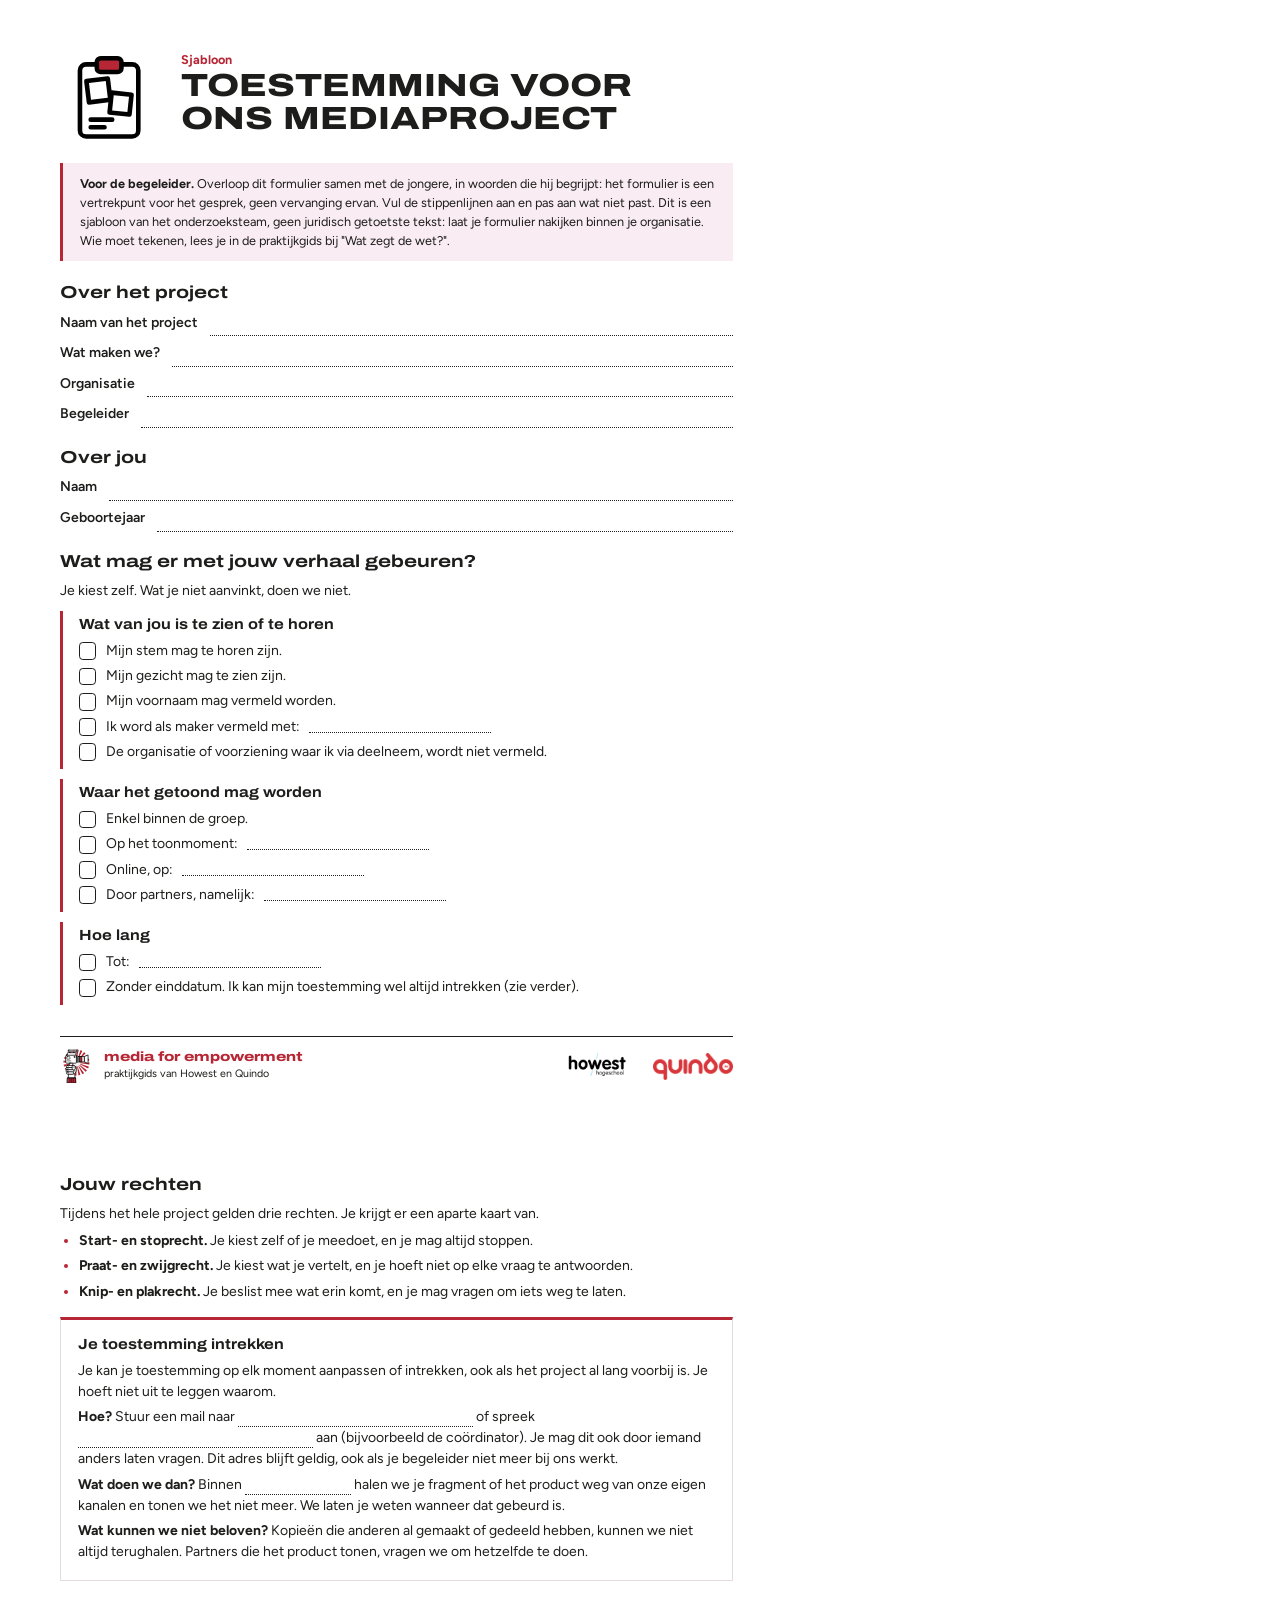
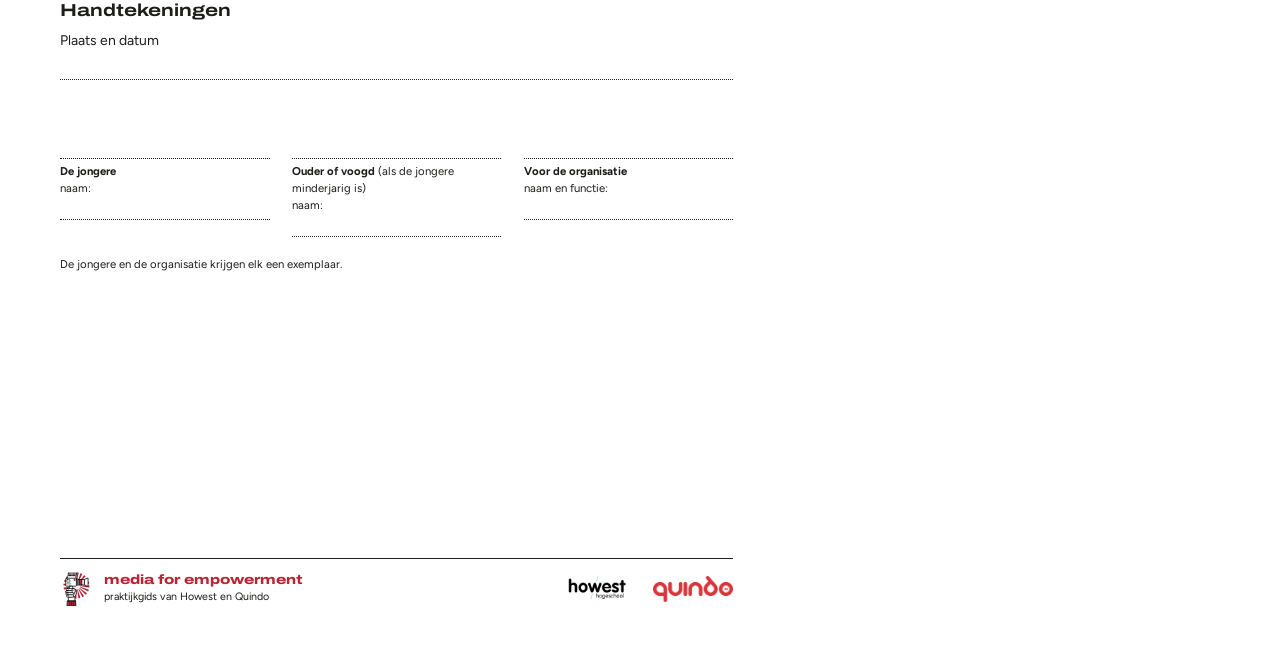
==== hulpmiddelen/downloads-bron/toestemmingsformulier.html @ c6f4b91e "Add files via upload" ====
<!DOCTYPE html>
<!-- Bronbestand voor een download van de praktijkgids. Pas de tekst hieronder aan en maak opnieuw een PDF: open dit bestand in Chrome of Edge, kies Afdrukken, Opslaan als PDF, papier A4, marges Geen, en vink Achtergrondafbeeldingen aan. -->
<html lang="nl"><head><meta charset="utf-8"><title>Sjabloon toestemmingsformulier</title><style>
@font-face{font-family:"Archivo";src:url("fonts/archivo-latin-wdth-normal.woff2") format("woff2");font-weight:100 900;font-stretch:62% 125%}
@font-face{font-family:"Figtree";src:url("fonts/figtree-latin-400-normal.woff2");font-weight:400}
@font-face{font-family:"Figtree";src:url("fonts/figtree-latin-600-normal.woff2");font-weight:600}
@font-face{font-family:"Figtree";src:url("fonts/figtree-latin-700-normal.woff2");font-weight:700}
@page{size:A4;margin:0}
.page{width:210mm;height:297mm;padding:13mm 16mm 0;position:relative;overflow:hidden;break-after:page}
.page:last-child{break-after:auto}
:root{--rood:#b72634;--inkt:#1d1d1b;--lijn:#e4dbe2;--zacht:#f9edf3}
*{box-sizing:border-box}
body{margin:0;font-family:"Figtree",Arial,sans-serif;font-size:10.5pt;line-height:1.5;color:var(--inkt)}
h1{font-family:"Archivo",Arial,sans-serif;font-stretch:125%;font-weight:800;text-transform:uppercase;font-size:24pt;line-height:1.02;margin:0 0 3mm}
h2{font-family:"Archivo",Arial,sans-serif;font-stretch:125%;font-weight:700;font-size:13pt;margin:4.5mm 0 1.5mm}
h3{font-family:"Archivo",Arial,sans-serif;font-stretch:112%;font-weight:700;font-size:11pt;margin:0 0 1mm}
p{margin:1.2mm 0}
.kind{font-weight:700;color:var(--rood);font-size:9.5pt}
.kop{display:flex;align-items:center;gap:6mm;margin-bottom:4mm}
.kop .ico{width:26mm;height:26mm;flex:none}
.kop .ico svg{width:100%;height:100%}
.lead{font-size:11.5pt;line-height:1.45}
.lijn{display:block;border-bottom:1.2px dotted #1d1d1b;height:6.5mm}
.veld{display:flex;align-items:flex-end;gap:3mm;margin:1.5mm 0}
.veld b{flex:none;font-weight:600;padding-bottom:1mm}
.veld .lijn{flex:1}
.kader{border:1px solid var(--lijn);border-top:3px solid var(--rood);background:#fff;padding:3.5mm 4.5mm;margin:4mm 0;break-inside:avoid}
.zacht{background:var(--zacht);border:0;border-left:3px solid var(--rood);padding:3mm 4.5mm;margin:3mm 0 5mm;font-size:9.5pt}
.wv{border-left:3px solid var(--rood);padding:.5mm 0 .5mm 4mm;margin:2.5mm 0;break-inside:avoid}
.vink{list-style:none;padding:0;margin:1.5mm 0}
.vink li{display:flex;gap:2.5mm;align-items:flex-start;margin:1.1mm 0}
.vink li::before{content:"";flex:none;width:4.2mm;height:4.2mm;border:1.4px solid var(--inkt);border-radius:1mm;margin-top:.6mm}
.vink .lijn{display:inline-block;height:4.5mm;min-width:48mm;vertical-align:bottom}
.teken{display:grid;grid-template-columns:1fr 1fr 1fr;gap:6mm;margin-top:3mm}
.teken div{border-top:0}
.teken .vak{height:18mm;border-bottom:1.2px dotted var(--inkt)}
.teken small{display:block;font-size:8.5pt;margin-top:1mm}
.klein{font-size:8.5pt}
.bol{margin:1.5mm 0;padding-left:5mm}
.bol li{margin:1.2mm 0}
.bol li::marker{color:var(--rood)}
.lijn.in{display:inline-block;height:5mm;min-width:62mm;vertical-align:bottom}
.lijn.in.kort{min-width:28mm}
.rood{color:var(--rood)}
footer{position:absolute;left:16mm;right:16mm;bottom:9mm;height:14mm;display:flex;align-items:center;justify-content:space-between;border-top:1px solid var(--inkt);padding-top:2mm;font-size:8pt}
footer .merk{display:flex;align-items:center;gap:2.5mm}
footer .merk svg{width:9mm;height:9mm}
footer .merk b{font-family:"Archivo",Arial,sans-serif;font-stretch:125%;font-weight:800;color:var(--rood);text-transform:lowercase;font-size:10pt;line-height:1}
footer .logos{display:flex;align-items:center;gap:5mm}
footer .logos img{display:block;height:7mm;width:auto}
footer .logos img.how{height:10mm}

</style></head><body><section class="page"><div class="inhoud">
<div class="kop"><div class="ico"><svg viewBox="0 0 64 64" xmlns="http://www.w3.org/2000/svg" stroke="#000" stroke-width="3" stroke-linecap="round" stroke-linejoin="round" xmlns:c2pa="http://c2pa.org/manifest"><metadata><c2pa:manifest>[base64]/dY1rsagAdbfzAJK74WMiKJjdXJseCpzZWxmI2p1bWJmPWMycGEuYXNzZXJ0aW9ucy9jMnBhLmFjdGlvbnMudjJkaGFzaFggkqVZjYJnDJQDa3VyF5/[base64]/[base64]/3cyjxFA3Qo5S46fX0/ihY0VZ7mfb9KF703t5OjWDBWMA4GA1UdDwEB/wQEAwIHgDAVBgNVHSUEDjAMBgorBgEEAYPoXgIBMAwGA1UdEwEB/wQCMAAwHwYDVR0jBBgwFoAUzlHiBIFOZFsj+OPEz5o+nMHXXMIwCgYIKoZIzj0EAwMDZwAwZAIwMXMdFJ4BetLLVY7ORuE9noqbbAZOZn/aArXyTwFAZfKrPzxF2vPoJNf1+UCdg1XGAjBwX1zd9WGqYkqmL5SFqw1QySjr1zJfpJM9+1rdDwSPLMOPOjKuiXjoU/[base64]/iA5JKKO4D7ogqSelkwV3Tvrc1y7wURNUwa8+Ri+GCMUy0Y/XxBufmGCEtRCfLNW8bx2J19BZUg=</c2pa:manifest></metadata><rect x="13" y="10" width="38" height="47" rx="4" fill="#ffffff"/>
<rect x="24" y="6" width="16" height="9" rx="2.5" fill="#b72634"/>
<rect x="18" y="20" width="14" height="14" fill="#ffffff" transform="rotate(-7 25 27)"/>
<rect x="33" y="29" width="13" height="13" fill="#ffffff" transform="rotate(6 39 35)"/>
<path d="M20 46h14M20 51h9" fill="none"/></svg></div><div><span class="kind">Sjabloon</span><h1>Toestemming voor ons mediaproject</h1></div></div>

<div class="zacht"><b>Voor de begeleider.</b> Overloop dit formulier samen met de jongere, in woorden die hij begrijpt: het formulier is een vertrekpunt voor het gesprek, geen vervanging ervan. Vul de stippenlijnen aan en pas aan wat niet past. Dit is een sjabloon van het onderzoeksteam, geen juridisch getoetste tekst: laat je formulier nakijken binnen je organisatie. Wie moet tekenen, lees je in de praktijkgids bij "Wat zegt de wet?".</div>

<h2>Over het project</h2>
<div class="veld"><b>Naam van het project</b><span class="lijn"></span></div><div class="veld"><b>Wat maken we?</b><span class="lijn"></span></div><div class="veld"><b>Organisatie</b><span class="lijn"></span></div><div class="veld"><b>Begeleider</b><span class="lijn"></span></div>

<h2>Over jou</h2>
<div class="veld"><b>Naam</b><span class="lijn"></span></div><div class="veld"><b>Geboortejaar</b><span class="lijn"></span></div>

<h2>Wat mag er met jouw verhaal gebeuren?</h2>
<p>Je kiest zelf. Wat je niet aanvinkt, doen we niet.</p>
<div class="wv"><h3>Wat van jou is te zien of te horen</h3>
<ul class="vink">
<li>Mijn stem mag te horen zijn.</li>
<li>Mijn gezicht mag te zien zijn.</li>
<li>Mijn voornaam mag vermeld worden.</li>
<li>Ik word als maker vermeld met: <span class="lijn"></span></li>
<li>De organisatie of voorziening waar ik via deelneem, wordt niet vermeld.</li>
</ul></div>
<div class="wv"><h3>Waar het getoond mag worden</h3>
<ul class="vink">
<li>Enkel binnen de groep.</li>
<li>Op het toonmoment: <span class="lijn"></span></li>
<li>Online, op: <span class="lijn"></span></li>
<li>Door partners, namelijk: <span class="lijn"></span></li>
</ul></div>
<div class="wv"><h3>Hoe lang</h3>
<ul class="vink">
<li>Tot: <span class="lijn"></span></li>
<li>Zonder einddatum. Ik kan mijn toestemming wel altijd intrekken (zie verder).</li>
</ul></div>

</div><footer><div class="merk"><svg viewBox="0 0 120 120" xmlns="http://www.w3.org/2000/svg" stroke="#000" stroke-width="2.6" stroke-linecap="round" stroke-linejoin="round" xmlns:c2pa="http://c2pa.org/manifest"><metadata><c2pa:manifest>[base64]/vtAAAAZljYm9yomdhY3Rpb25zgqJmYWN0aW9ua2MycGEub3BlbmVkanBhcmFtZXRlcnOha2luZ3JlZGllbnRzgaJjdXJseC1zZWxmI2p1bWJmPWMycGEuYXNzZXJ0aW9ucy9jMnBhLmluZ3JlZGllbnQudjNkaGFzaFggv9/[base64]/[base64]/38A4K6aWGGQDZu6UC+rKdzjmgwThy4HvnpktFlst96JjdXJseCpzZWxmI2p1bWJmPWMycGEuYXNzZXJ0aW9ucy9jMnBhLmFjdGlvbnMudjJkaGFzaFggyXZubbz+0TRVFOBddoSS/[base64]/[base64]/3cyjxFA3Qo5S46fX0/ihY0VZ7mfb9KF703t5OjWDBWMA4GA1UdDwEB/wQEAwIHgDAVBgNVHSUEDjAMBgorBgEEAYPoXgIBMAwGA1UdEwEB/wQCMAAwHwYDVR0jBBgwFoAUzlHiBIFOZFsj+OPEz5o+nMHXXMIwCgYIKoZIzj0EAwMDZwAwZAIwMXMdFJ4BetLLVY7ORuE9noqbbAZOZn/aArXyTwFAZfKrPzxF2vPoJNf1+UCdg1XGAjBwX1zd9WGqYkqmL5SFqw1QySjr1zJfpJM9+1rdDwSPLMOPOjKuiXjoU/[base64]/wFGR9OsoK/88Mt2h3iZInirSigybEOhWR1/AyRr17HRKbey3g79Gm8e1fiLUFC0=</c2pa:manifest></metadata><defs><clipPath id="mfe-c"><circle cx="58" cy="48" r="46"/></clipPath></defs><g clip-path="url(#mfe-c)"><path d="M58 48L128.0 48.0L127.1 59.0ZM58 48L124.6 69.6L120.4 79.8ZM58 48L114.6 89.1L107.5 97.5ZM58 48L99.1 104.6L89.8 110.4ZM58 48L79.6 114.6L69.0 117.1ZM58 48L58.0 118.0L47.0 117.1ZM58 48L36.4 114.6L26.2 110.4ZM58 48L16.9 104.6L8.5 97.5ZM58 48L1.4 89.1L-4.4 79.8ZM58 48L-8.6 69.6L-11.1 59.0ZM58 48L-12.0 48.0L-11.1 37.0ZM58 48L-8.6 26.4L-4.4 16.2ZM58 48L1.4 6.9L8.5 -1.5ZM58 48L16.9 -8.6L26.2 -14.4ZM58 48L36.4 -18.6L47.0 -21.1ZM58 48L58.0 -22.0L69.0 -21.1ZM58 48L79.6 -18.6L89.8 -14.4ZM58 48L99.1 -8.6L107.5 -1.5ZM58 48L114.6 6.9L120.4 16.2ZM58 48L124.6 26.4L127.1 37.0Z" fill="#b72634" stroke="none"/></g><circle cx="58" cy="48" r="14" fill="#f9edf3" stroke="none"/><path d="M33 13v-4M49 13v-4" fill="none"/><rect x="28" y="4" width="36" height="6" rx="3" fill="#ffffff"/><path d="M58 5v4" fill="none" stroke-width="1.6"/><path d="M26 24V15a2 2 0 0 1 2-2h26a2 2 0 0 1 2 2v9" fill="#ffffff"/><rect x="20" y="22" width="38" height="28" rx="3" fill="#ffffff"/><rect x="24" y="27" width="11" height="9" rx="1.5" fill="#ffffff" stroke-width="2"/><circle cx="51" cy="28" r="2.2" fill="#b72634" stroke-width="1.6"/><path d="M24 42h14" fill="none" stroke-width="1.8"/><rect x="58" y="25" width="5" height="22" rx="1" fill="#ffffff"/><rect x="63" y="26.5" width="24" height="19" rx="2" fill="#ffffff"/><rect x="70" y="26.5" width="7" height="19" fill="#b72634"/><path d="M66 29v14M68 29v14" fill="none" stroke-width="1.4"/><path d="M87 26l12-5v30l-12-5z" fill="#ffffff"/><rect x="33" y="50" width="12" height="14" rx="2" fill="#ffffff"/><path d="M30 86l-2 34h26l-2-34z" fill="#ffffff"/><path d="M27 102h28l1 18H26z" fill="#b72634"/><path d="M27 102h28" fill="none"/><path d="M35 107v9M41 107v9M47 107v9" fill="none" stroke-width="1.8"/><path d="M24 64c-2 12 2 20 8 24h18c6-4 9-12 7-24z" fill="#ffffff"/><rect x="22" y="58" width="31" height="8.5" rx="4.2" fill="#ffffff"/><rect x="20.5" y="65.5" width="31" height="8.5" rx="4.2" fill="#ffffff"/><rect x="21" y="73" width="29" height="8.5" rx="4.2" fill="#ffffff"/><rect x="23" y="80.5" width="25" height="8.5" rx="4.2" fill="#ffffff"/><path d="M29 60.5v3.5M28 68v3.5M28.5 75.5v3.5M30 83v3" fill="none" stroke-width="1.5"/><path d="M44 58c6 0 11 3 11 8s-3 8-7 8c-3 0-5-2-5-5v-9z" fill="#ffffff"/><path d="M48 64c2 0 3 1 3 3" fill="none" stroke-width="1.6"/></svg><div><b>media for empowerment</b><br>praktijkgids van Howest en Quindo</div></div>
<div class="logos"><img class="how" src="[data-uri]" alt="Howest"><img src="[data-uri]" alt="Quindo"></div></footer></section><section class="page"><div class="inhoud">
<h2 style="margin-top:0">Jouw rechten</h2>
<p>Tijdens het hele project gelden drie rechten. Je krijgt er een aparte kaart van.</p>
<ul class="bol">
<li><span><b>Start- en stoprecht.</b> Je kiest zelf of je meedoet, en je mag altijd stoppen.</span></li>
<li><span><b>Praat- en zwijgrecht.</b> Je kiest wat je vertelt, en je hoeft niet op elke vraag te antwoorden.</span></li>
<li><span><b>Knip- en plakrecht.</b> Je beslist mee wat erin komt, en je mag vragen om iets weg te laten.</span></li>
</ul>

<div class="kader">
<h3>Je toestemming intrekken</h3>
<p>Je kan je toestemming op elk moment aanpassen of intrekken, ook als het project al lang voorbij is. Je hoeft niet uit te leggen waarom.</p>
<p><b>Hoe?</b> Stuur een mail naar <span class="lijn in"></span> of spreek <span class="lijn in"></span> aan (bijvoorbeeld de coördinator). Je mag dit ook door iemand anders laten vragen. Dit adres blijft geldig, ook als je begeleider niet meer bij ons werkt.</p>
<p><b>Wat doen we dan?</b> Binnen <span class="lijn in kort"></span> halen we je fragment of het product weg van onze eigen kanalen en tonen we het niet meer. We laten je weten wanneer dat gebeurd is.</p>
<p><b>Wat kunnen we niet beloven?</b> Kopieën die anderen al gemaakt of gedeeld hebben, kunnen we niet altijd terughalen. Partners die het product tonen, vragen we om hetzelfde te doen.</p>
</div>

<h2>Handtekeningen</h2>
<p>Plaats en datum</p><span class="lijn"></span>
<div class="teken">
<div><div class="vak"></div><small><b>De jongere</b><br>naam:</small><span class="lijn" style="height:6mm"></span></div>
<div><div class="vak"></div><small><b>Ouder of voogd</b> (als de jongere minderjarig is)<br>naam:</small><span class="lijn" style="height:6mm"></span></div>
<div><div class="vak"></div><small><b>Voor de organisatie</b><br>naam en functie:</small><span class="lijn" style="height:6mm"></span></div>
</div>
<p class="klein" style="margin-top:5mm">De jongere en de organisatie krijgen elk een exemplaar.</p>
</div><footer><div class="merk"><svg viewBox="0 0 120 120" xmlns="http://www.w3.org/2000/svg" stroke="#000" stroke-width="2.6" stroke-linecap="round" stroke-linejoin="round" xmlns:c2pa="http://c2pa.org/manifest"><metadata><c2pa:manifest>[base64]/vtAAAAZljYm9yomdhY3Rpb25zgqJmYWN0aW9ua2MycGEub3BlbmVkanBhcmFtZXRlcnOha2luZ3JlZGllbnRzgaJjdXJseC1zZWxmI2p1bWJmPWMycGEuYXNzZXJ0aW9ucy9jMnBhLmluZ3JlZGllbnQudjNkaGFzaFggv9/[base64]/[base64]/38A4K6aWGGQDZu6UC+rKdzjmgwThy4HvnpktFlst96JjdXJseCpzZWxmI2p1bWJmPWMycGEuYXNzZXJ0aW9ucy9jMnBhLmFjdGlvbnMudjJkaGFzaFggyXZubbz+0TRVFOBddoSS/[base64]/[base64]/3cyjxFA3Qo5S46fX0/ihY0VZ7mfb9KF703t5OjWDBWMA4GA1UdDwEB/wQEAwIHgDAVBgNVHSUEDjAMBgorBgEEAYPoXgIBMAwGA1UdEwEB/wQCMAAwHwYDVR0jBBgwFoAUzlHiBIFOZFsj+OPEz5o+nMHXXMIwCgYIKoZIzj0EAwMDZwAwZAIwMXMdFJ4BetLLVY7ORuE9noqbbAZOZn/aArXyTwFAZfKrPzxF2vPoJNf1+UCdg1XGAjBwX1zd9WGqYkqmL5SFqw1QySjr1zJfpJM9+1rdDwSPLMOPOjKuiXjoU/[base64]/wFGR9OsoK/88Mt2h3iZInirSigybEOhWR1/AyRr17HRKbey3g79Gm8e1fiLUFC0=</c2pa:manifest></metadata><defs><clipPath id="mfe-c"><circle cx="58" cy="48" r="46"/></clipPath></defs><g clip-path="url(#mfe-c)"><path d="M58 48L128.0 48.0L127.1 59.0ZM58 48L124.6 69.6L120.4 79.8ZM58 48L114.6 89.1L107.5 97.5ZM58 48L99.1 104.6L89.8 110.4ZM58 48L79.6 114.6L69.0 117.1ZM58 48L58.0 118.0L47.0 117.1ZM58 48L36.4 114.6L26.2 110.4ZM58 48L16.9 104.6L8.5 97.5ZM58 48L1.4 89.1L-4.4 79.8ZM58 48L-8.6 69.6L-11.1 59.0ZM58 48L-12.0 48.0L-11.1 37.0ZM58 48L-8.6 26.4L-4.4 16.2ZM58 48L1.4 6.9L8.5 -1.5ZM58 48L16.9 -8.6L26.2 -14.4ZM58 48L36.4 -18.6L47.0 -21.1ZM58 48L58.0 -22.0L69.0 -21.1ZM58 48L79.6 -18.6L89.8 -14.4ZM58 48L99.1 -8.6L107.5 -1.5ZM58 48L114.6 6.9L120.4 16.2ZM58 48L124.6 26.4L127.1 37.0Z" fill="#b72634" stroke="none"/></g><circle cx="58" cy="48" r="14" fill="#f9edf3" stroke="none"/><path d="M33 13v-4M49 13v-4" fill="none"/><rect x="28" y="4" width="36" height="6" rx="3" fill="#ffffff"/><path d="M58 5v4" fill="none" stroke-width="1.6"/><path d="M26 24V15a2 2 0 0 1 2-2h26a2 2 0 0 1 2 2v9" fill="#ffffff"/><rect x="20" y="22" width="38" height="28" rx="3" fill="#ffffff"/><rect x="24" y="27" width="11" height="9" rx="1.5" fill="#ffffff" stroke-width="2"/><circle cx="51" cy="28" r="2.2" fill="#b72634" stroke-width="1.6"/><path d="M24 42h14" fill="none" stroke-width="1.8"/><rect x="58" y="25" width="5" height="22" rx="1" fill="#ffffff"/><rect x="63" y="26.5" width="24" height="19" rx="2" fill="#ffffff"/><rect x="70" y="26.5" width="7" height="19" fill="#b72634"/><path d="M66 29v14M68 29v14" fill="none" stroke-width="1.4"/><path d="M87 26l12-5v30l-12-5z" fill="#ffffff"/><rect x="33" y="50" width="12" height="14" rx="2" fill="#ffffff"/><path d="M30 86l-2 34h26l-2-34z" fill="#ffffff"/><path d="M27 102h28l1 18H26z" fill="#b72634"/><path d="M27 102h28" fill="none"/><path d="M35 107v9M41 107v9M47 107v9" fill="none" stroke-width="1.8"/><path d="M24 64c-2 12 2 20 8 24h18c6-4 9-12 7-24z" fill="#ffffff"/><rect x="22" y="58" width="31" height="8.5" rx="4.2" fill="#ffffff"/><rect x="20.5" y="65.5" width="31" height="8.5" rx="4.2" fill="#ffffff"/><rect x="21" y="73" width="29" height="8.5" rx="4.2" fill="#ffffff"/><rect x="23" y="80.5" width="25" height="8.5" rx="4.2" fill="#ffffff"/><path d="M29 60.5v3.5M28 68v3.5M28.5 75.5v3.5M30 83v3" fill="none" stroke-width="1.5"/><path d="M44 58c6 0 11 3 11 8s-3 8-7 8c-3 0-5-2-5-5v-9z" fill="#ffffff"/><path d="M48 64c2 0 3 1 3 3" fill="none" stroke-width="1.6"/></svg><div><b>media for empowerment</b><br>praktijkgids van Howest en Quindo</div></div>
<div class="logos"><img class="how" src="[data-uri]" alt="Howest"><img src="[data-uri]" alt="Quindo"></div></footer></section></body></html>
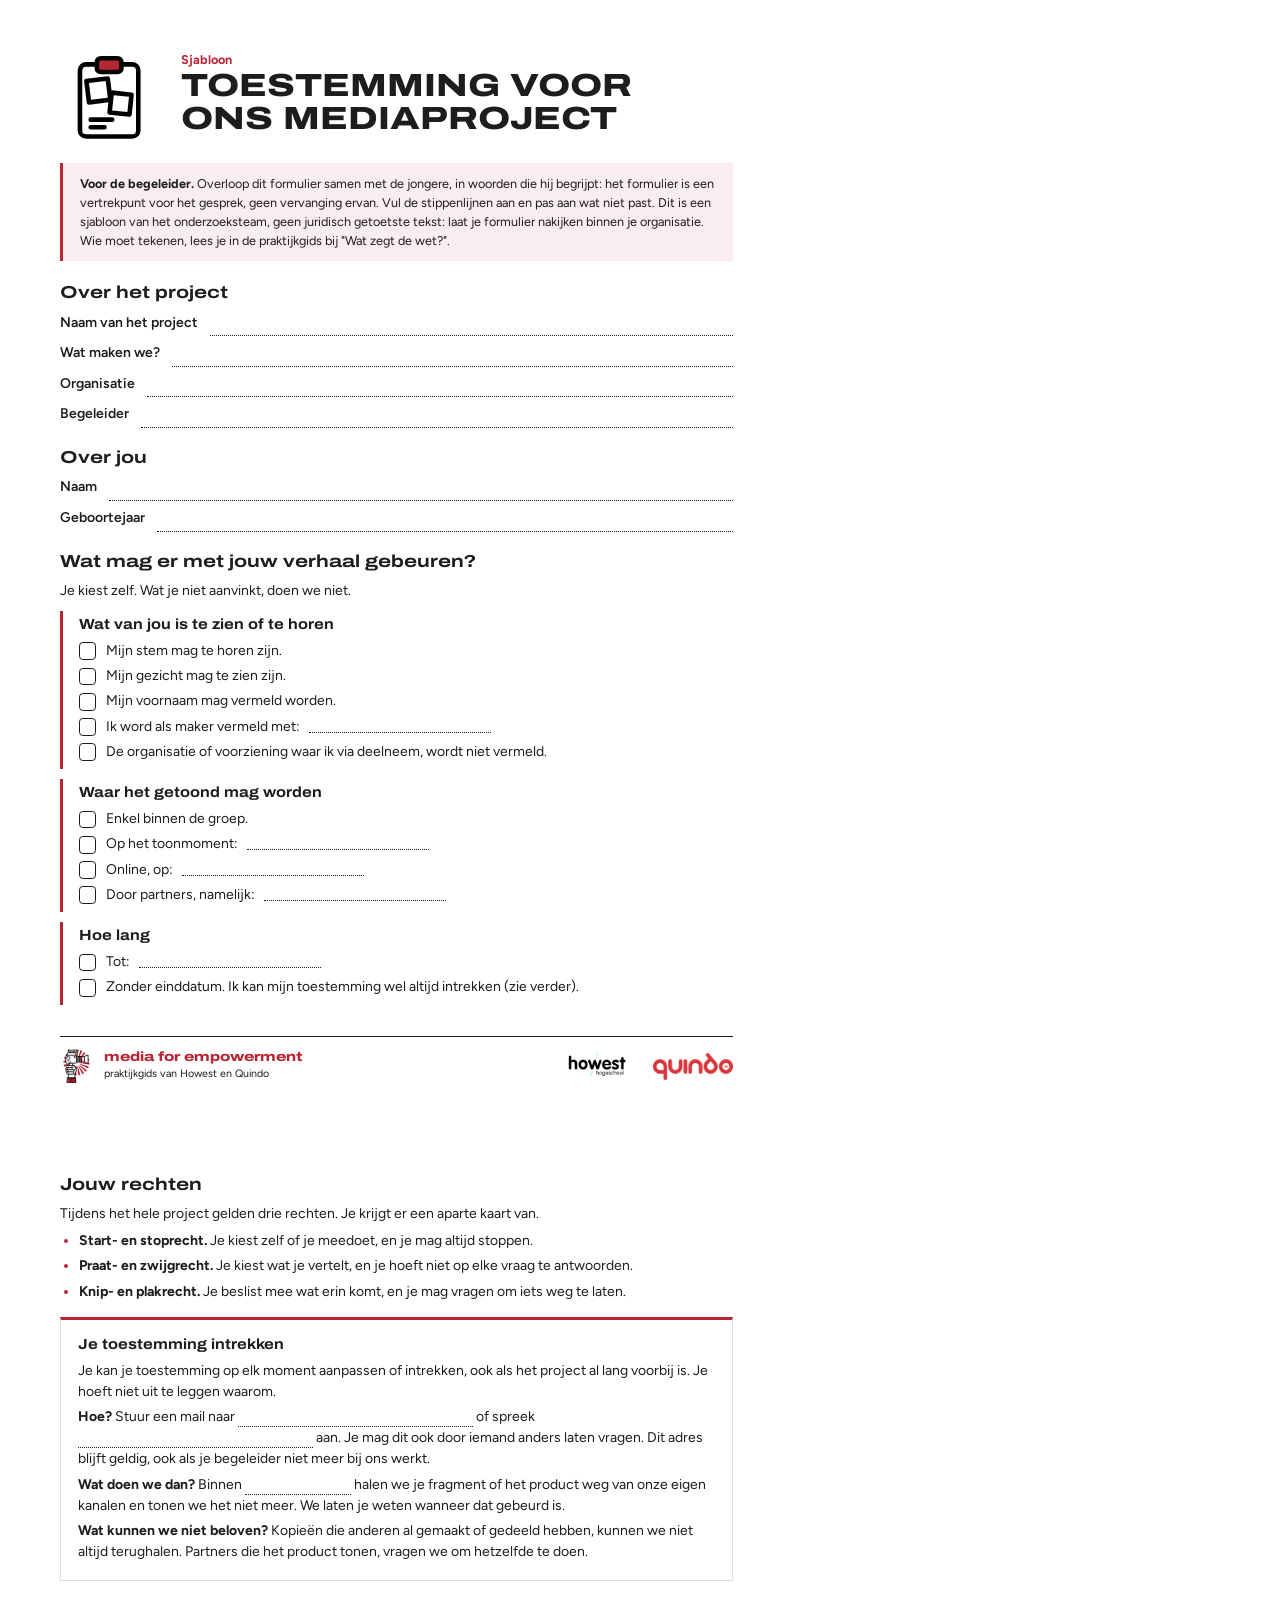
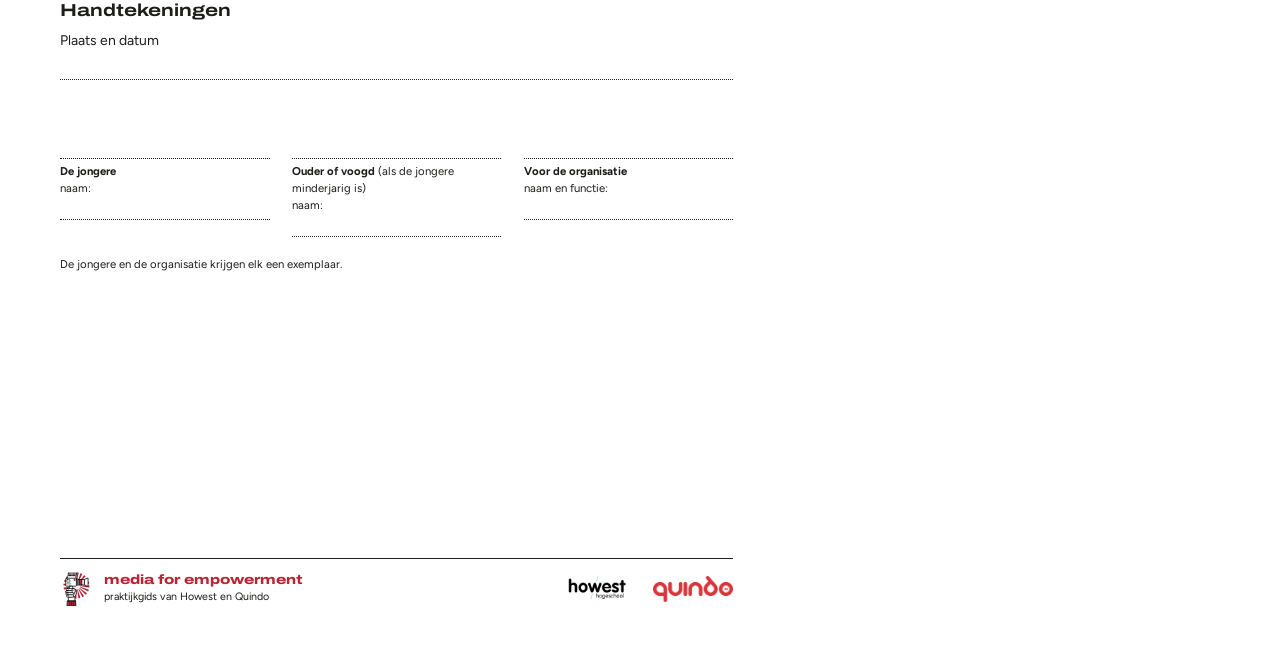
==== commit d1c11360: "Big update 30/09/2026" ====
--- a/hulpmiddelen/downloads-bron/toestemmingsformulier.html
+++ b/hulpmiddelen/downloads-bron/toestemmingsformulier.html
@@ -101,7 +101,7 @@
 <div class="kader">
 <h3>Je toestemming intrekken</h3>
 <p>Je kan je toestemming op elk moment aanpassen of intrekken, ook als het project al lang voorbij is. Je hoeft niet uit te leggen waarom.</p>
-<p><b>Hoe?</b> Stuur een mail naar <span class="lijn in"></span> of spreek <span class="lijn in"></span> aan (bijvoorbeeld de coördinator). Je mag dit ook door iemand anders laten vragen. Dit adres blijft geldig, ook als je begeleider niet meer bij ons werkt.</p>
+<p><b>Hoe?</b> Stuur een mail naar <span class="lijn in"></span> of spreek <span class="lijn in"></span> aan. Je mag dit ook door iemand anders laten vragen. Dit adres blijft geldig, ook als je begeleider niet meer bij ons werkt.</p>
 <p><b>Wat doen we dan?</b> Binnen <span class="lijn in kort"></span> halen we je fragment of het product weg van onze eigen kanalen en tonen we het niet meer. We laten je weten wanneer dat gebeurd is.</p>
 <p><b>Wat kunnen we niet beloven?</b> Kopieën die anderen al gemaakt of gedeeld hebben, kunnen we niet altijd terughalen. Partners die het product tonen, vragen we om hetzelfde te doen.</p>
 </div>
